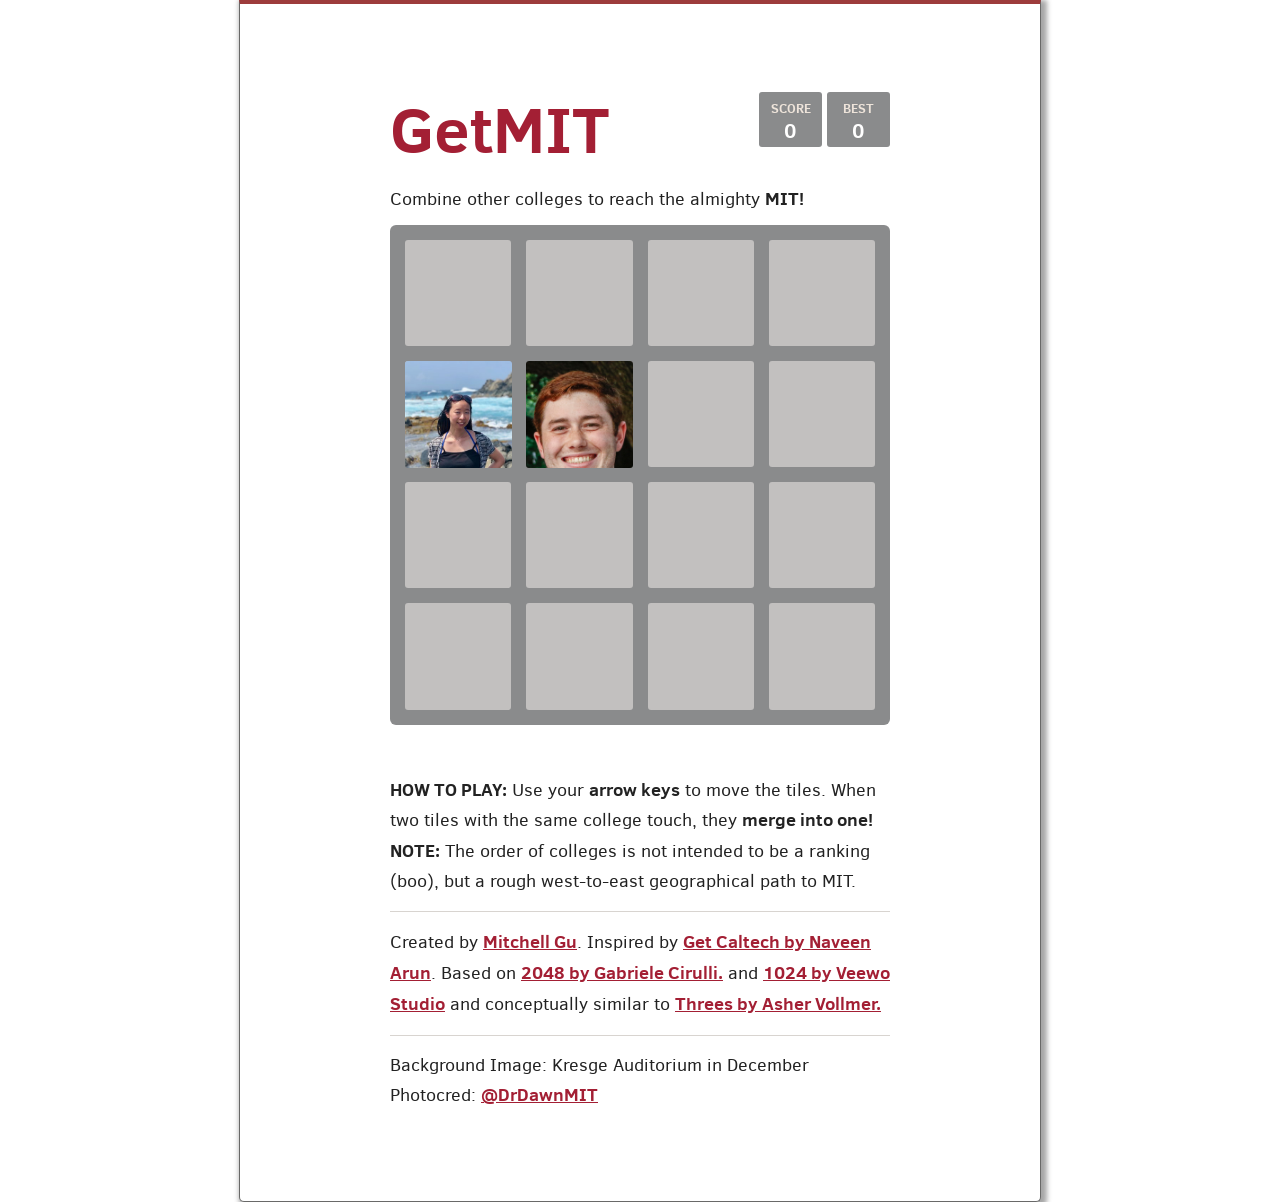
==== index.html @ e193a232 "Update index.html" ====
<!DOCTYPE html>
<html>
<head>
  <meta charset="utf-8">
  <title>GetWoo!</title>

  <link href="style/main.css" rel="stylesheet" type="text/css">
  <link rel="shortcut icon" href="favicon.ico">
  <link rel="apple-touch-icon" href="meta/apple-touch-icon.png">
  <meta name="apple-mobile-web-app-capable" content="yes">

  <meta name="HandheldFriendly" content="True">
  <meta name="MobileOptimized" content="320">
  <meta name="viewport" content="width=device-width, target-densitydpi=160dpi, initial-scale=1.0, maximum-scale=1, user-scalable=no, minimal-ui">
</head>
<body>
  <div class="container">
    <div class="heading">
      <h1 class="title">GetMIT</h1>
      <div class="scores-container">
        <div class="score-container">0</div>
        <div class="best-container">0</div>
      </div>
    </div>
    <p class="game-intro">Combine other colleges to reach the <span onclick="document.body.style.background='url(img/petey.png)';">almighty <strong>MIT!</strong></span></p>

    <div class="game-container">
      <div class="game-message">
        <p></p>
        <div class="lower">
	        <a class="keep-playing-button">Keep going</a>
          <a class="retry-button">Try again</a>
        </div>
      </div>

      <div class="grid-container">
        <div class="grid-row">
          <div class="grid-cell"></div>
          <div class="grid-cell"></div>
          <div class="grid-cell"></div>
          <div class="grid-cell"></div>
        </div>
        <div class="grid-row">
          <div class="grid-cell"></div>
          <div class="grid-cell"></div>
          <div class="grid-cell"></div>
          <div class="grid-cell"></div>
        </div>
        <div class="grid-row">
          <div class="grid-cell"></div>
          <div class="grid-cell"></div>
          <div class="grid-cell"></div>
          <div class="grid-cell"></div>
        </div>
        <div class="grid-row">
          <div class="grid-cell"></div>
          <div class="grid-cell"></div>
          <div class="grid-cell"></div>
          <div class="grid-cell"></div>
        </div>
      </div>

      <div class="tile-container">

      </div>
    </div>

    <p class="game-explanation">
      <strong class="important">How to play:</strong> Use your <strong>arrow keys</strong> to move the tiles. When two tiles with the same college touch, they <strong>merge into one!</strong>
      <br><strong class="important">Note:</strong> The order of colleges is not intended to be a ranking (boo), but a rough west-to-east geographical path to MIT.
    </p>
    <hr>
    <p>
    Created by <a href="http://web.mit.edu/mitchgu/www">Mitchell Gu</a>. Inspired by <a href="http://naveenarun.github.io/GetCaltech/">Get Caltech by Naveen Arun</a>. Based on <a href="http://gabrielecirulli.com" target="_blank">2048 by Gabriele Cirulli.</a> and <a href="https://itunes.apple.com/us/app/1024!/id823499224" target="_blank">1024 by Veewo Studio</a> and conceptually similar to <a href="http://asherv.com/threes/" target="_blank">Threes by Asher Vollmer.</a>
    </p>
    <hr>
    <p>
    Background Image: Kresge Auditorium in December <br> Photocred: <a href="https://twitter.com/DrDawnMIT/status/416643272153763841">@DrDawnMIT</a>
    </p>
  </div>

  <script src="js/animframe_polyfill.js"></script>
  <script src="js/keyboard_input_manager.js"></script>
  <script src="js/html_actuator.js"></script>
  <script src="js/grid.js"></script>
  <script src="js/tile.js"></script>
  <script src="js/local_score_manager.js"></script>
  <script src="js/game_manager.js"></script>
  <script src="js/application.js"></script>
</body>
</html>
---- style/main.css ----
@import url(fonts/clear-sans.css);
html, body {
  margin: 0;
  padding: 0;
  background: url(https://scontent-a.xx.fbcdn.net/hphotos-prn2/t31.0-8/1502678_10100298599491097_828497142_o.jpg);
  background-attachment: fixed;
  -webkit-background-size: cover;
  -moz-background-size: cover;
  -o-background-size: cover;
  background-size: cover;
  color: black;
  color: #222;
  font-family: "Clear Sans", "Helvetica Neue", Arial, sans-serif;
  font-size: 18px; }

.heading:after {
  content: "";
  display: block;
  clear: both; }

h1.title {
  font-size: 64px;
  font-weight: bold;
  color: #A31F34;
  margin: 0;
  display: block;
  float: left; }

@-webkit-keyframes move-up {
  0% {
    top: 25px;
    opacity: 1; }

  100% {
    top: -50px;
    opacity: 0; } }

@-moz-keyframes move-up {
  0% {
    top: 25px;
    opacity: 1; }

  100% {
    top: -50px;
    opacity: 0; } }

@keyframes move-up {
  0% {
    top: 25px;
    opacity: 1; }

  100% {
    top: -50px;
    opacity: 0; } }

.scores-container {
  float: right;
  text-align: right; }

.score-container, .best-container {
  position: relative;
  display: inline-block;
  background: #8A8B8C;
  padding: 15px 25px;
  font-size: 20px;
  height: 25px;
  line-height: 47px;
  font-weight: bold;
  border-radius: 3px;
  color: white;
  margin-top: 8px;
  text-align: center; }
  .score-container:after, .best-container:after {
    position: absolute;
    width: 100%;
    top: 10px;
    left: 0;
    text-transform: uppercase;
    font-size: 13px;
    line-height: 13px;
    text-align: center;
    color: #eee4da; }
  .score-container .score-addition, .best-container .score-addition {
    position: absolute;
    right: 30px;
    color: red;
    font-size: 25px;
    line-height: 25px;
    font-weight: bold;
    color: rgba(119, 110, 101, 0.9);
    z-index: 100;
    -webkit-animation: move-up 600ms ease-in;
    -moz-animation: move-up 600ms ease-in;
    animation: move-up 600ms ease-in;
    -webkit-animation-fill-mode: both;
    -moz-animation-fill-mode: both;
    animation-fill-mode: both; }

.score-container:after {
  content: "Score"; }

.best-container:after {
  content: "Best"; }

p {
  margin-top: 0;
  margin-bottom: 10px;
  line-height: 1.65; }

a {
  color: #A31F34;
  font-weight: bold;
  text-decoration: underline;
  cursor: pointer; }

strong.important {
  text-transform: uppercase; }

hr {
  border: none;
  border-bottom: 1px solid #d8d4d0;
  margin: 15px 0; }

.container {
  padding: 80px 150px;
  background: #fff;
  border: 1px solid #696968;
  border-top: 4px solid #9d3c3c;
  border-radius: 0px 0px 5px 5px;
  -moz-border-radius: 0px 0px 5px 5px;
  -webkit-box-shadow: 3px 3px 5px 3px rgba(0, 0, 0, 0.35);
  box-shadow: 3px 3px 5px 3px rgba(0, 0, 0, 0.35);
  width: 90%;
  margin: 0 auto;
  max-width: 500px;}

@-webkit-keyframes fade-in {
  0% {
    opacity: 0; }

  100% {
    opacity: 1; } }

@-moz-keyframes fade-in {
  0% {
    opacity: 0; }

  100% {
    opacity: 1; } }

@keyframes fade-in {
  0% {
    opacity: 0; }

  100% {
    opacity: 1; } }

.game-container {
  position: relative;
  padding: 15px;
  cursor: default;
  -webkit-touch-callout: none;
  -webkit-user-select: none;
  -moz-user-select: none;
  background: #8A8B8C;
  border-radius: 6px;
  width: 500px;
  height: 500px;
  -webkit-box-sizing: border-box;
  -moz-box-sizing: border-box;
  box-sizing: border-box; }
  .game-container .game-message {
    display: none;
    position: absolute;
    top: 0;
    right: 0;
    bottom: 0;
    left: 0;
    background: rgba(238, 228, 218, 0.5);
    z-index: 100;
    text-align: center;
    -webkit-animation: fade-in 800ms ease 1200ms;
    -moz-animation: fade-in 800ms ease 1200ms;
    animation: fade-in 800ms ease 1200ms;
    -webkit-animation-fill-mode: both;
    -moz-animation-fill-mode: both;
    animation-fill-mode: both; }
    .game-container .game-message p {
      font-size: 60px;
      font-weight: bold;
      height: 60px;
      line-height: 60px;
      margin-top: 222px; }
    .game-container .game-message .lower {
      display: block;
      margin-top: 59px; }
    .game-container .game-message a {
      display: inline-block;
      background: #8f7a66;
      border-radius: 3px;
      padding: 0 20px;
      text-decoration: none;
      color: #f9f6f2;
      height: 40px;
      line-height: 42px;
      margin-left: 9px; }
      .game-container .game-message a.keep-playing-button {
        display: none; }
    .game-container .game-message.game-won {
      background: rgba(237, 194, 46, 0.5);
      color: #f9f6f2; }
      .game-container .game-message.game-won a.keep-playing-button {
        display: inline-block; }
    .game-container .game-message.game-won, .game-container .game-message.game-over {
      display: block; }

.grid-container {
  position: absolute;
  z-index: 1; }

.grid-row {
  margin-bottom: 15px; }
  .grid-row:last-child {
    margin-bottom: 0; }
  .grid-row:after {
    content: "";
    display: block;
    clear: both; }

.grid-cell {
  width: 106.25px;
  height: 106.25px;
  margin-right: 15px;
  float: left;
  border-radius: 3px;
  background: #C2C0BF; }
  .grid-cell:last-child {
    margin-right: 0; }

.tile-container {
  position: absolute;
  z-index: 2; }

.tile, .tile .tile-inner {
  width: 107px;
  height: 107px;
  line-height: 116.25px; }
.tile.tile-position-1-1 {
  -webkit-transform: translate(0px, 0px);
  -moz-transform: translate(0px, 0px);
  transform: translate(0px, 0px); }
.tile.tile-position-1-2 {
  -webkit-transform: translate(0px, 121px);
  -moz-transform: translate(0px, 121px);
  transform: translate(0px, 121px); }
.tile.tile-position-1-3 {
  -webkit-transform: translate(0px, 242px);
  -moz-transform: translate(0px, 242px);
  transform: translate(0px, 242px); }
.tile.tile-position-1-4 {
  -webkit-transform: translate(0px, 363px);
  -moz-transform: translate(0px, 363px);
  transform: translate(0px, 363px); }
.tile.tile-position-2-1 {
  -webkit-transform: translate(121px, 0px);
  -moz-transform: translate(121px, 0px);
  transform: translate(121px, 0px); }
.tile.tile-position-2-2 {
  -webkit-transform: translate(121px, 121px);
  -moz-transform: translate(121px, 121px);
  transform: translate(121px, 121px); }
.tile.tile-position-2-3 {
  -webkit-transform: translate(121px, 242px);
  -moz-transform: translate(121px, 242px);
  transform: translate(121px, 242px); }
.tile.tile-position-2-4 {
  -webkit-transform: translate(121px, 363px);
  -moz-transform: translate(121px, 363px);
  transform: translate(121px, 363px); }
.tile.tile-position-3-1 {
  -webkit-transform: translate(242px, 0px);
  -moz-transform: translate(242px, 0px);
  transform: translate(242px, 0px); }
.tile.tile-position-3-2 {
  -webkit-transform: translate(242px, 121px);
  -moz-transform: translate(242px, 121px);
  transform: translate(242px, 121px); }
.tile.tile-position-3-3 {
  -webkit-transform: translate(242px, 242px);
  -moz-transform: translate(242px, 242px);
  transform: translate(242px, 242px); }
.tile.tile-position-3-4 {
  -webkit-transform: translate(242px, 363px);
  -moz-transform: translate(242px, 363px);
  transform: translate(242px, 363px); }
.tile.tile-position-4-1 {
  -webkit-transform: translate(363px, 0px);
  -moz-transform: translate(363px, 0px);
  transform: translate(363px, 0px); }
.tile.tile-position-4-2 {
  -webkit-transform: translate(363px, 121px);
  -moz-transform: translate(363px, 121px);
  transform: translate(363px, 121px); }
.tile.tile-position-4-3 {
  -webkit-transform: translate(363px, 242px);
  -moz-transform: translate(363px, 242px);
  transform: translate(363px, 242px); }
.tile.tile-position-4-4 {
  -webkit-transform: translate(363px, 363px);
  -moz-transform: translate(363px, 363px);
  transform: translate(363px, 363px); }

.tile {
  position: absolute;
  -webkit-transition: 100ms ease-in-out;
  -moz-transition: 100ms ease-in-out;
  transition: 100ms ease-in-out;
  -webkit-transition-property: -webkit-transform;
  -moz-transition-property: -moz-transform;
  transition-property: transform; }
  .tile .tile-inner {
    border-radius: 3px;
    background: #eee4da;
    text-align: center;
    font-weight: bold;
    z-index: 10;
    font-size: 55px; }
  .tile.tile-2 .tile-inner {
    background: #fff url('../img/Tim.jpg');
    background-size: cover;
    box-shadow: 0 0 30px 10px rgba(243, 215, 116, 0), inset 0 0 0 1px rgba(255, 255, 255, 0); }
  .tile.tile-4 .tile-inner {
    background: #fff url('../img/s2.jpeg');
    background-size: cover;
    box-shadow: 0 0 30px 10px rgba(243, 215, 116, 0), inset 0 0 0 1px rgba(255, 255, 255, 0); }
  .tile.tile-8 .tile-inner {
    background: #fff url('../img/steph.jpg');
    background-size: cover; }
  .tile.tile-16 .tile-inner {
    background: #fff url('../img/matt.jpg');
    background-size: cover; }
  .tile.tile-32 .tile-inner {
    background: #fff url('../img/alex.JPG');
    background-size: cover; }
  .tile.tile-64 .tile-inner {
    background: #fff url('../img/hope.PNG');
    background-size: cover; }
  .tile.tile-128 .tile-inner {
    background: #fff url('../img/david.jpg');
    background-size: cover;
    box-shadow: 0 0 30px 10px rgba(243, 215, 116, 0.2381), inset 0 0 0 1px rgba(255, 255, 255, 0.14286);
    font-size: 45px; }
    @media screen and (max-width: 520px) {
      .tile.tile-128 .tile-inner {
        font-size: 25px; } }
  .tile.tile-256 .tile-inner {
    background: #fff url('../img/paul.jpg');
    background-size: cover;
    box-shadow: 0 0 30px 10px rgba(243, 215, 116, 0.31746), inset 0 0 0 1px rgba(255, 255, 255, 0.19048);
    font-size: 45px; }
    @media screen and (max-width: 520px) {
      .tile.tile-256 .tile-inner {
        font-size: 25px; } }
  .tile.tile-512 .tile-inner {
    background: #fff url('../img/LindseyLin.JPG');
    background-size: cover;
    box-shadow: 0 0 30px 10px rgba(243, 215, 116, 0.39683), inset 0 0 0 1px rgba(255, 255, 255, 0.2381);
    font-size: 45px; }
    @media screen and (max-width: 520px) {
      .tile.tile-512 .tile-inner {
        font-size: 25px; } }
  .tile.tile-1024 .tile-inner {
    background: #fff url('../img/dan.jpeg');
    background-size: cover;
    box-shadow: 0 0 30px 10px rgba(243, 215, 116, 0.47619), inset 0 0 0 1px rgba(255, 255, 255, 0.28571);
    font-size: 35px; }
    @media screen and (max-width: 520px) {
      .tile.tile-1024 .tile-inner {
        font-size: 15px; } }
  .tile.tile-2048 .tile-inner {
    background: #fff url('../img/jay.jpg');
    background-size: cover;
    box-shadow: 0 0 30px 10px rgba(243, 215, 116, 0.55556), inset 0 0 0 1px rgba(255, 255, 255, 0.33333);
    font-size: 35px; }
    @media screen and (max-width: 520px) {
      .tile.tile-2048 .tile-inner {
        font-size: 15px; } }
  .tile.tile-super .tile-inner {
    background: #fff url('../img/woo.jpeg');
    background-size: cover;
    font-size: 30px; }
    @media screen and (max-width: 520px) {
      .tile.tile-super .tile-inner {
        font-size: 10px; } }

@-webkit-keyframes appear {
  0% {
    opacity: 0;
    -webkit-transform: scale(0);
    -moz-transform: scale(0);
    transform: scale(0); }

  100% {
    opacity: 1;
    -webkit-transform: scale(1);
    -moz-transform: scale(1);
    transform: scale(1); } }

@-moz-keyframes appear {
  0% {
    opacity: 0;
    -webkit-transform: scale(0);
    -moz-transform: scale(0);
    transform: scale(0); }

  100% {
    opacity: 1;
    -webkit-transform: scale(1);
    -moz-transform: scale(1);
    transform: scale(1); } }

@keyframes appear {
  0% {
    opacity: 0;
    -webkit-transform: scale(0);
    -moz-transform: scale(0);
    transform: scale(0); }

  100% {
    opacity: 1;
    -webkit-transform: scale(1);
    -moz-transform: scale(1);
    transform: scale(1); } }

.tile-new .tile-inner {
  -webkit-animation: appear 200ms ease 100ms;
  -moz-animation: appear 200ms ease 100ms;
  animation: appear 200ms ease 100ms;
  -webkit-animation-fill-mode: backwards;
  -moz-animation-fill-mode: backwards;
  animation-fill-mode: backwards; }

@-webkit-keyframes pop {
  0% {
    -webkit-transform: scale(0);
    -moz-transform: scale(0);
    transform: scale(0); }

  50% {
    -webkit-transform: scale(1.2);
    -moz-transform: scale(1.2);
    transform: scale(1.2); }

  100% {
    -webkit-transform: scale(1);
    -moz-transform: scale(1);
    transform: scale(1); } }

@-moz-keyframes pop {
  0% {
    -webkit-transform: scale(0);
    -moz-transform: scale(0);
    transform: scale(0); }

  50% {
    -webkit-transform: scale(1.2);
    -moz-transform: scale(1.2);
    transform: scale(1.2); }

  100% {
    -webkit-transform: scale(1);
    -moz-transform: scale(1);
    transform: scale(1); } }

@keyframes pop {
  0% {
    -webkit-transform: scale(0);
    -moz-transform: scale(0);
    transform: scale(0); }

  50% {
    -webkit-transform: scale(1.2);
    -moz-transform: scale(1.2);
    transform: scale(1.2); }

  100% {
    -webkit-transform: scale(1);
    -moz-transform: scale(1);
    transform: scale(1); } }

.tile-merged .tile-inner {
  z-index: 20;
  -webkit-animation: pop 200ms ease 100ms;
  -moz-animation: pop 200ms ease 100ms;
  animation: pop 200ms ease 100ms;
  -webkit-animation-fill-mode: backwards;
  -moz-animation-fill-mode: backwards;
  animation-fill-mode: backwards; }

.game-intro {
  margin: 10px 0; }

.game-explanation {
  margin-top: 50px; }

@media screen and (max-width: 850px) {
  html, body {
    font-size: 15px; }

  body {
    padding: 0 20px; }

  h1.title {
    font-size: 36px;
    margin-top: 5px; }

  .container {
    width: 280px;
    margin: 0 auto;
    padding: 50px; }

  .score-container, .best-container {
    margin-top: 0;
    padding: 10px 8px;
    font-size: inherit;
    min-width: 40px; }

  .heading {
    margin-bottom: 10px; }

  .game-container {
    
    position: relative;
    padding: 10px;
    cursor: default;
    -webkit-touch-callout: none;
    -webkit-user-select: none;
    -moz-user-select: none;
    border-radius: 6px;
    width: 280px;
    height: 280px;
    -webkit-box-sizing: border-box;
    -moz-box-sizing: border-box;
    box-sizing: border-box; }
    .game-container .game-message {
      display: none;
      position: absolute;
      top: 0;
      right: 0;
      bottom: 0;
      left: 0;
      background: rgba(238, 228, 218, 0.5);
      z-index: 100;
      text-align: center;
      -webkit-animation: fade-in 800ms ease 1200ms;
      -moz-animation: fade-in 800ms ease 1200ms;
      animation: fade-in 800ms ease 1200ms;
      -webkit-animation-fill-mode: both;
      -moz-animation-fill-mode: both;
      animation-fill-mode: both; }
      .game-container .game-message p {
        font-size: 60px;
        font-weight: bold;
        height: 60px;
        line-height: 60px;
        margin-top: 222px; }
      .game-container .game-message .lower {
        display: block;
        margin-top: 59px; }
      .game-container .game-message a {
        display: inline-block;
        background: #8f7a66;
        border-radius: 3px;
        padding: 0 20px;
        text-decoration: none;
        color: #f9f6f2;
        height: 40px;
        line-height: 42px;
        margin-left: 9px; }
        .game-container .game-message a.keep-playing-button {
          display: none; }
      .game-container .game-message.game-won {
        background: rgba(237, 194, 46, 0.5);
        color: #f9f6f2; }
        .game-container .game-message.game-won a.keep-playing-button {
          display: inline-block; }
      .game-container .game-message.game-won, .game-container .game-message.game-over {
        display: block; }

  .grid-container {
    position: absolute;
    z-index: 1; }

  .grid-row {
    margin-bottom: 10px; }
    .grid-row:last-child {
      margin-bottom: 0; }
    .grid-row:after {
      content: "";
      display: block;
      clear: both; }

  .grid-cell {
    width: 57.5px;
    height: 57.5px;
    margin-right: 10px;
    float: left;
    border-radius: 3px; }
    .grid-cell:last-child {
      margin-right: 0; }

  .tile-container {
    position: absolute;
    z-index: 2; }

  .tile, .tile .tile-inner {
    width: 58px;
    height: 58px;
    line-height: 67.5px; }
  .tile.tile-position-1-1 {
    -webkit-transform: translate(0px, 0px);
    -moz-transform: translate(0px, 0px);
    transform: translate(0px, 0px); }
  .tile.tile-position-1-2 {
    -webkit-transform: translate(0px, 67px);
    -moz-transform: translate(0px, 67px);
    transform: translate(0px, 67px); }
  .tile.tile-position-1-3 {
    -webkit-transform: translate(0px, 135px);
    -moz-transform: translate(0px, 135px);
    transform: translate(0px, 135px); }
  .tile.tile-position-1-4 {
    -webkit-transform: translate(0px, 202px);
    -moz-transform: translate(0px, 202px);
    transform: translate(0px, 202px); }
  .tile.tile-position-2-1 {
    -webkit-transform: translate(67px, 0px);
    -moz-transform: translate(67px, 0px);
    transform: translate(67px, 0px); }
  .tile.tile-position-2-2 {
    -webkit-transform: translate(67px, 67px);
    -moz-transform: translate(67px, 67px);
    transform: translate(67px, 67px); }
  .tile.tile-position-2-3 {
    -webkit-transform: translate(67px, 135px);
    -moz-transform: translate(67px, 135px);
    transform: translate(67px, 135px); }
  .tile.tile-position-2-4 {
    -webkit-transform: translate(67px, 202px);
    -moz-transform: translate(67px, 202px);
    transform: translate(67px, 202px); }
  .tile.tile-position-3-1 {
    -webkit-transform: translate(135px, 0px);
    -moz-transform: translate(135px, 0px);
    transform: translate(135px, 0px); }
  .tile.tile-position-3-2 {
    -webkit-transform: translate(135px, 67px);
    -moz-transform: translate(135px, 67px);
    transform: translate(135px, 67px); }
  .tile.tile-position-3-3 {
    -webkit-transform: translate(135px, 135px);
    -moz-transform: translate(135px, 135px);
    transform: translate(135px, 135px); }
  .tile.tile-position-3-4 {
    -webkit-transform: translate(135px, 202px);
    -moz-transform: translate(135px, 202px);
    transform: translate(135px, 202px); }
  .tile.tile-position-4-1 {
    -webkit-transform: translate(202px, 0px);
    -moz-transform: translate(202px, 0px);
    transform: translate(202px, 0px); }
  .tile.tile-position-4-2 {
    -webkit-transform: translate(202px, 67px);
    -moz-transform: translate(202px, 67px);
    transform: translate(202px, 67px); }
  .tile.tile-position-4-3 {
    -webkit-transform: translate(202px, 135px);
    -moz-transform: translate(202px, 135px);
    transform: translate(202px, 135px); }
  .tile.tile-position-4-4 {
    -webkit-transform: translate(202px, 202px);
    -moz-transform: translate(202px, 202px);
    transform: translate(202px, 202px); }

  .game-container {
    margin-top: 20px; }

  .tile .tile-inner {
    font-size: 35px; }

  .game-message p {
    font-size: 30px !important;
    height: 30px !important;
    line-height: 30px !important;
    margin-top: 90px !important; }
  .game-message .lower {
    margin-top: 30px !important; } }
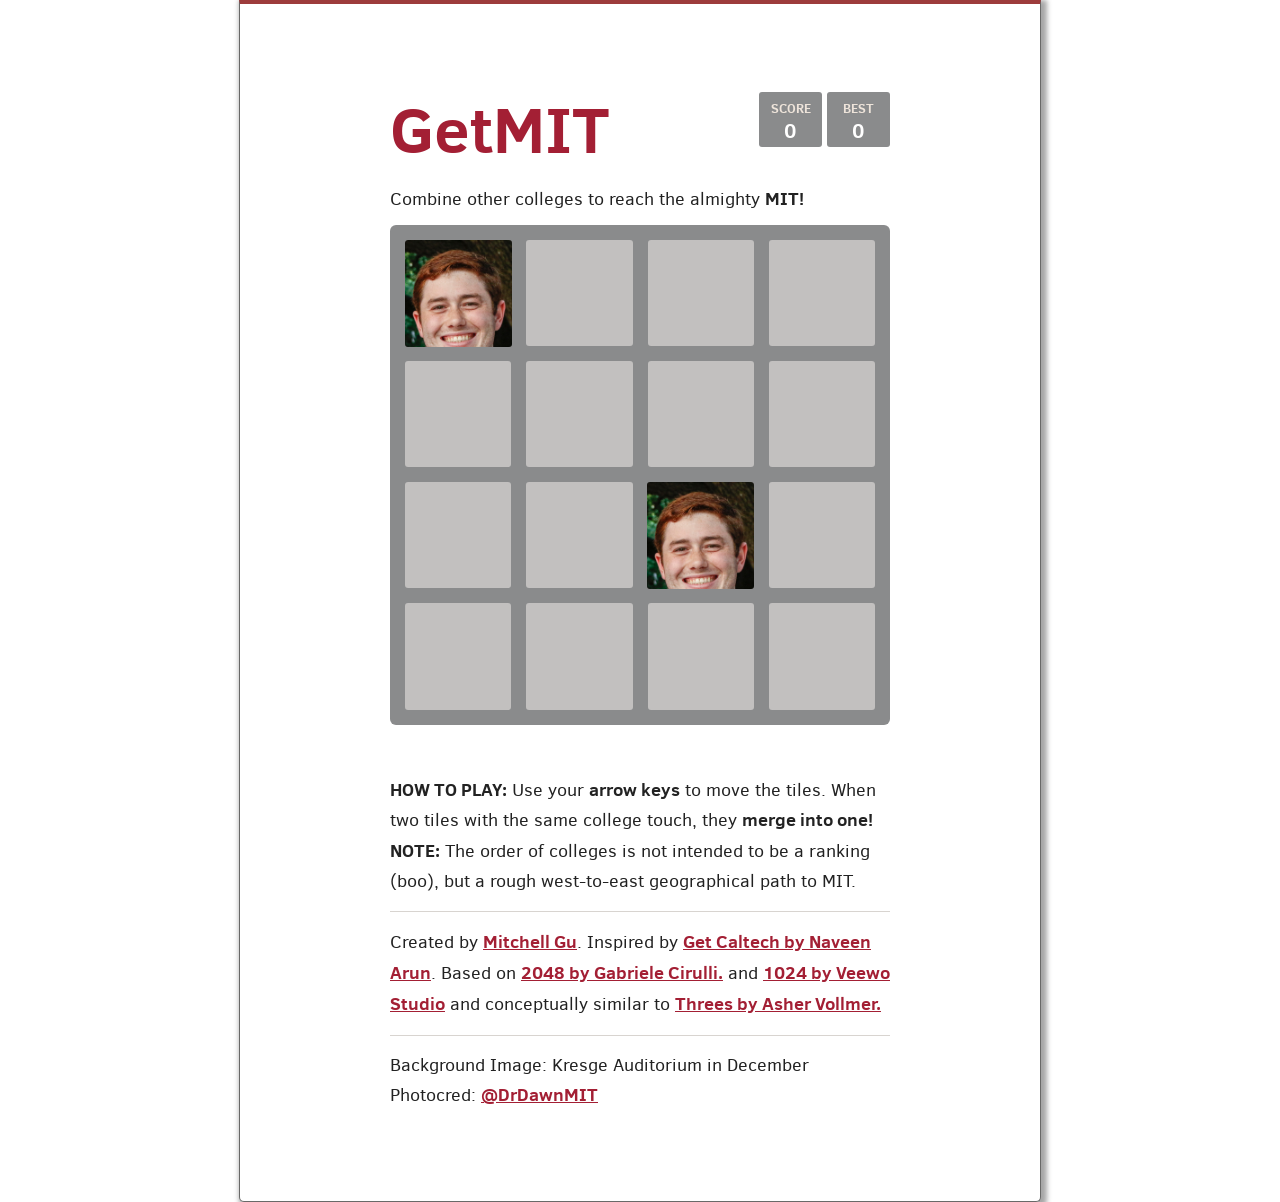
==== commit e4a4c127: "Update index.html" ====
--- a/index.html
+++ b/index.html
@@ -2,7 +2,7 @@
 <html>
 <head>
   <meta charset="utf-8">
-  <title>GetWoo!</title>
+  <title>GetWooLab!</title>
 
   <link href="style/main.css" rel="stylesheet" type="text/css">
   <link rel="shortcut icon" href="favicon.ico">
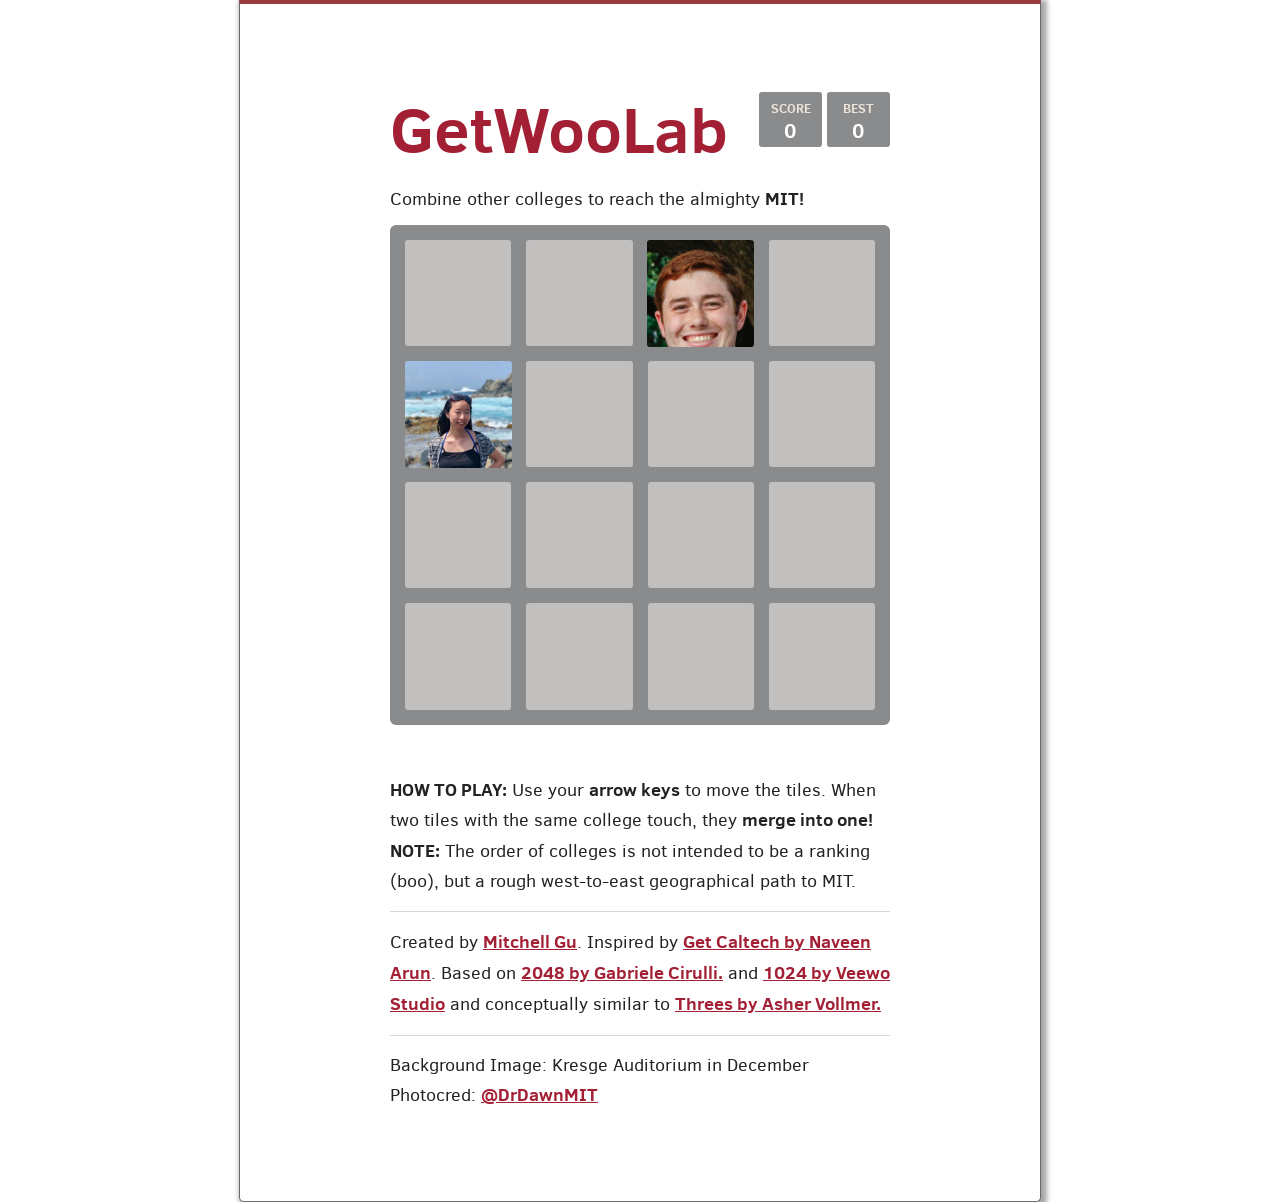
==== commit 64a59360: "Update index.html" ====
--- a/index.html
+++ b/index.html
@@ -16,7 +16,7 @@
 <body>
   <div class="container">
     <div class="heading">
-      <h1 class="title">GetMIT</h1>
+      <h1 class="title">GetWooLab</h1>
       <div class="scores-container">
         <div class="score-container">0</div>
         <div class="best-container">0</div>
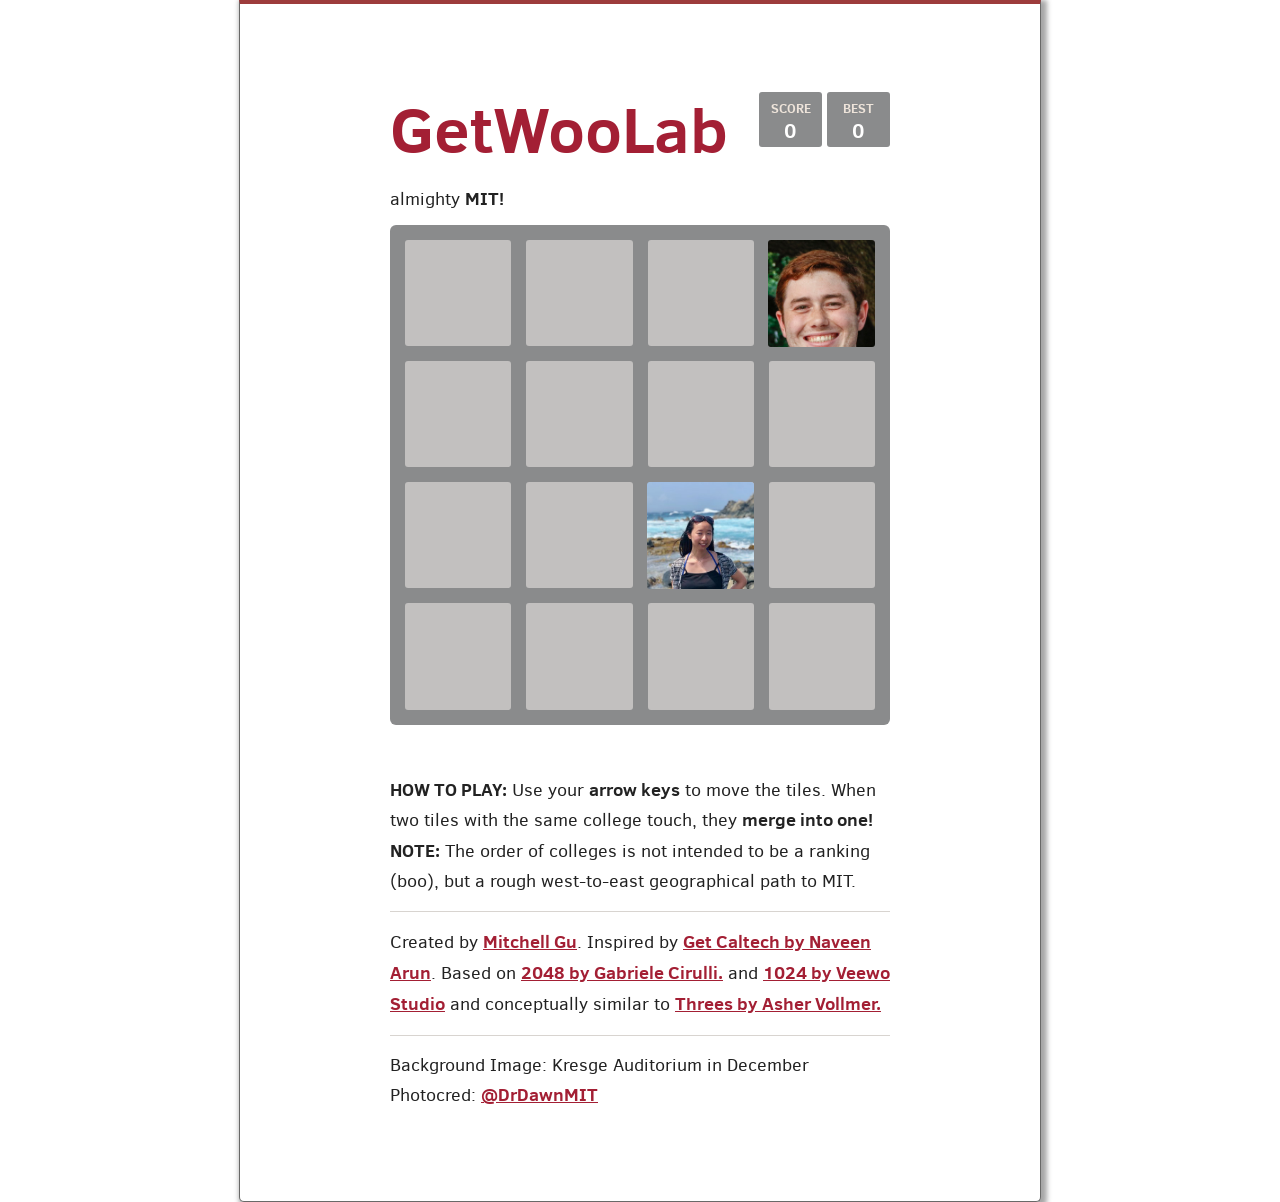
==== commit 501256b0: "Update index.html" ====
--- a/index.html
+++ b/index.html
@@ -22,7 +22,7 @@
         <div class="best-container">0</div>
       </div>
     </div>
-    <p class="game-intro">Combine other colleges to reach the <span onclick="document.body.style.background='url(img/petey.png)';">almighty <strong>MIT!</strong></span></p>
+    <p class="game-intro""document.body.style.background='url(img/petey.png)';">almighty <strong>MIT!</strong></span></p>
 
     <div class="game-container">
       <div class="game-message">
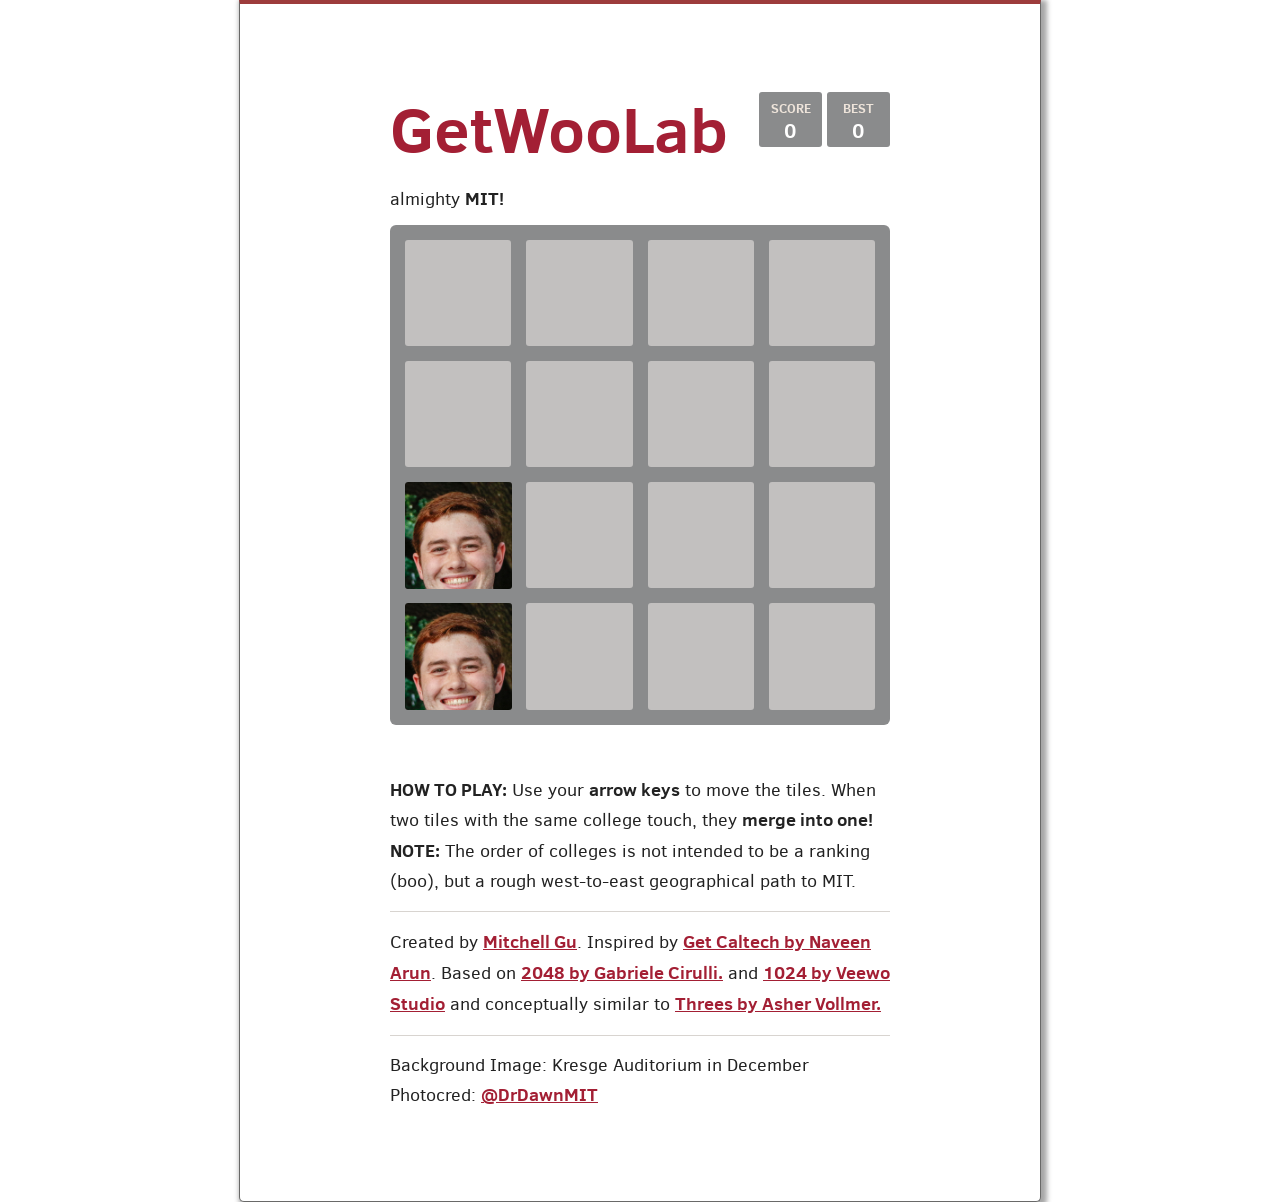
==== commit 38aa38e3: "Update index.html" ====
--- a/index.html
+++ b/index.html
@@ -22,7 +22,7 @@
         <div class="best-container">0</div>
       </div>
     </div>
-    <p class="game-intro""document.body.style.background='url(img/petey.png)';">almighty <strong>MIT!</strong></span></p>
+    <p class="game-intro"Intro"document.body.style.background='url(img/petey.png)';">almighty <strong>MIT!</strong></span></p>
 
     <div class="game-container">
       <div class="game-message">
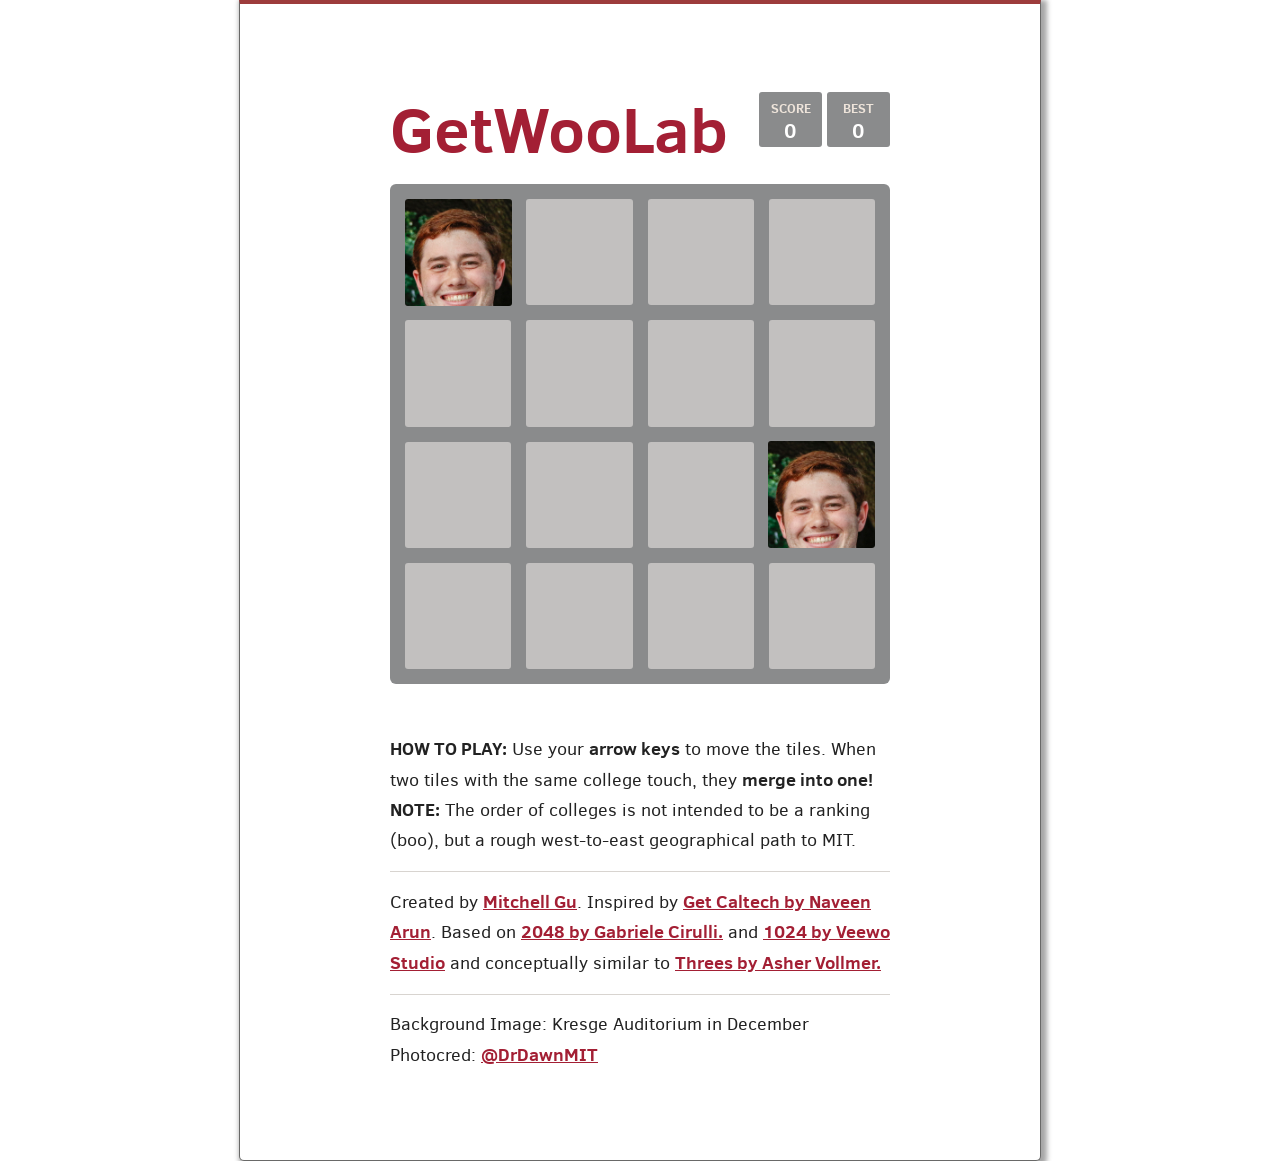
==== commit e2f9e3a3: "Update index.html" ====
--- a/index.html
+++ b/index.html
@@ -22,7 +22,7 @@
         <div class="best-container">0</div>
       </div>
     </div>
-    <p class="game-intro"Intro"document.body.style.background='url(img/petey.png)';">almighty <strong>MIT!</strong></span></p>
+    <p class="game-intro"Intro"document.body.style.background='url(img/petey.png)';"> </strong></span></p>
 
     <div class="game-container">
       <div class="game-message">
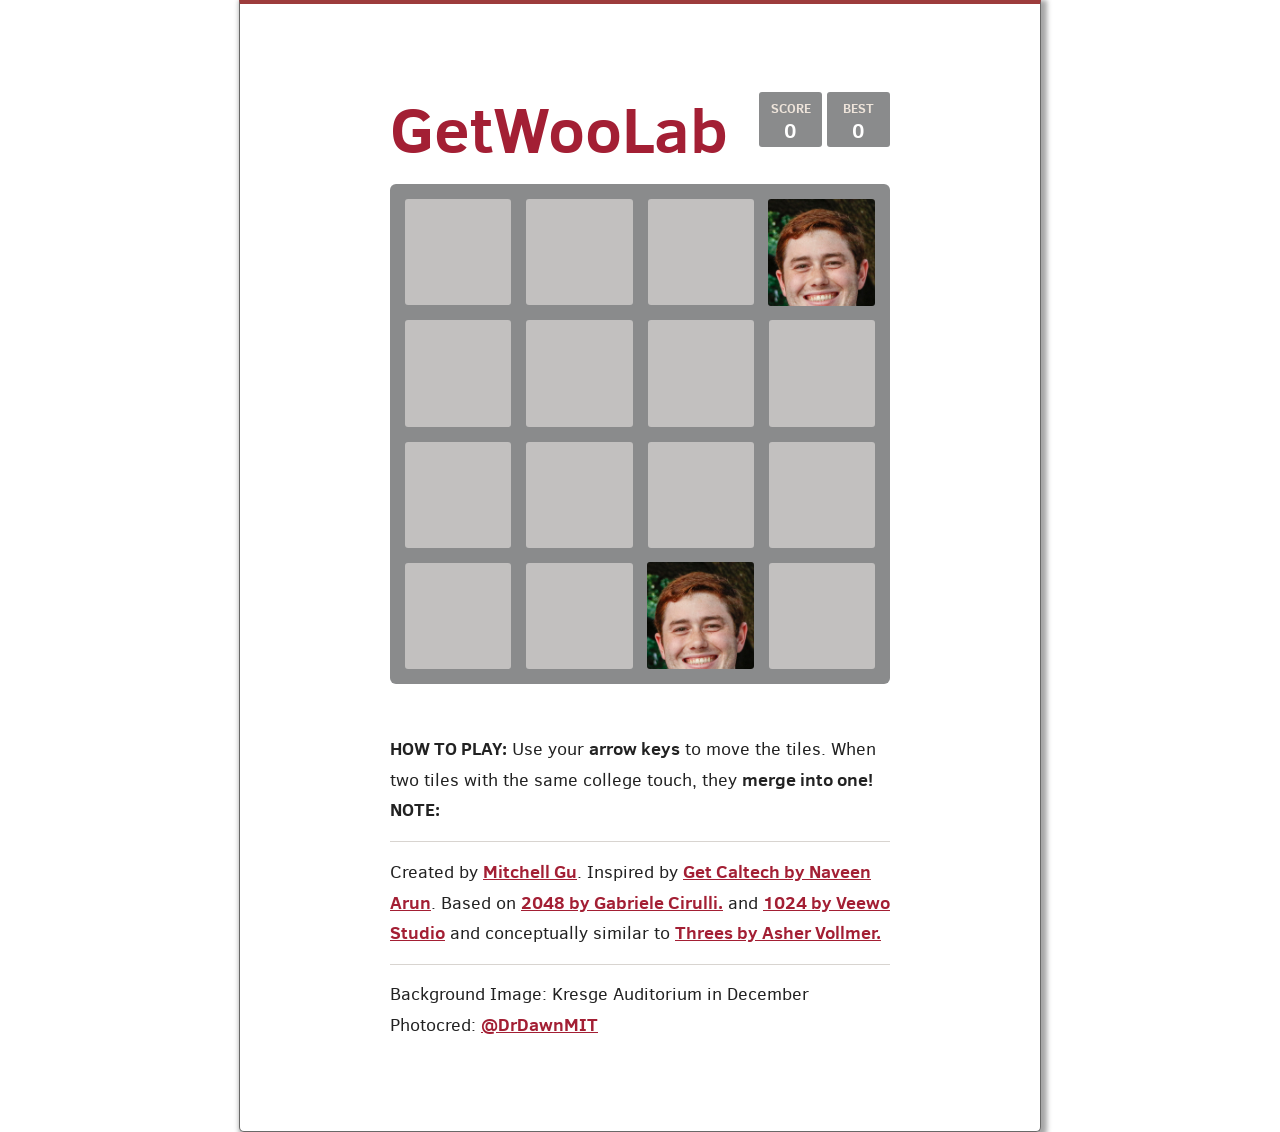
==== commit 53efad3d: "Update index.html" ====
--- a/index.html
+++ b/index.html
@@ -67,7 +67,7 @@
 
     <p class="game-explanation">
       <strong class="important">How to play:</strong> Use your <strong>arrow keys</strong> to move the tiles. When two tiles with the same college touch, they <strong>merge into one!</strong>
-      <br><strong class="important">Note:</strong> The order of colleges is not intended to be a ranking (boo), but a rough west-to-east geographical path to MIT.
+      <br><strong class="important">Note:</strong> 
     </p>
     <hr>
     <p>
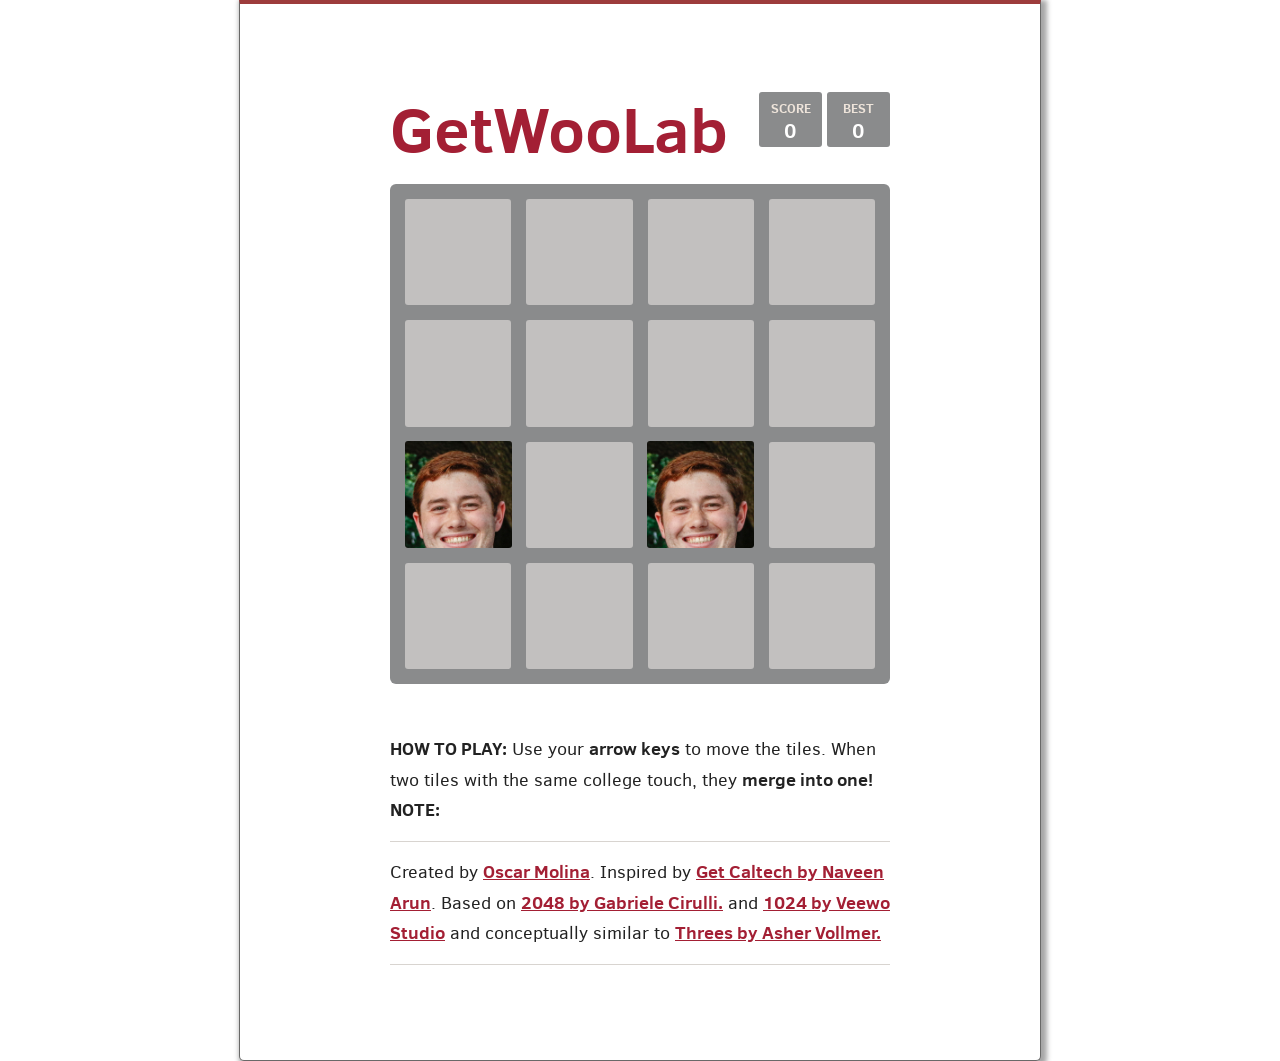
==== commit ffd69a80: "Update index.html" ====
--- a/index.html
+++ b/index.html
@@ -71,11 +71,11 @@
     </p>
     <hr>
     <p>
-    Created by <a href="http://web.mit.edu/mitchgu/www">Mitchell Gu</a>. Inspired by <a href="http://naveenarun.github.io/GetCaltech/">Get Caltech by Naveen Arun</a>. Based on <a href="http://gabrielecirulli.com" target="_blank">2048 by Gabriele Cirulli.</a> and <a href="https://itunes.apple.com/us/app/1024!/id823499224" target="_blank">1024 by Veewo Studio</a> and conceptually similar to <a href="http://asherv.com/threes/" target="_blank">Threes by Asher Vollmer.</a>
+    Created by <a href="https://github.com/oscarmolina1/www">Oscar Molina</a>. Inspired by <a href="http://naveenarun.github.io/GetCaltech/">Get Caltech by Naveen Arun</a>. Based on <a href="http://gabrielecirulli.com" target="_blank">2048 by Gabriele Cirulli.</a> and <a href="https://itunes.apple.com/us/app/1024!/id823499224" target="_blank">1024 by Veewo Studio</a> and conceptually similar to <a href="http://asherv.com/threes/" target="_blank">Threes by Asher Vollmer.</a>
     </p>
     <hr>
     <p>
-    Background Image: Kresge Auditorium in December <br> Photocred: <a href="https://twitter.com/DrDawnMIT/status/416643272153763841">@DrDawnMIT</a>
+    
     </p>
   </div>
 
